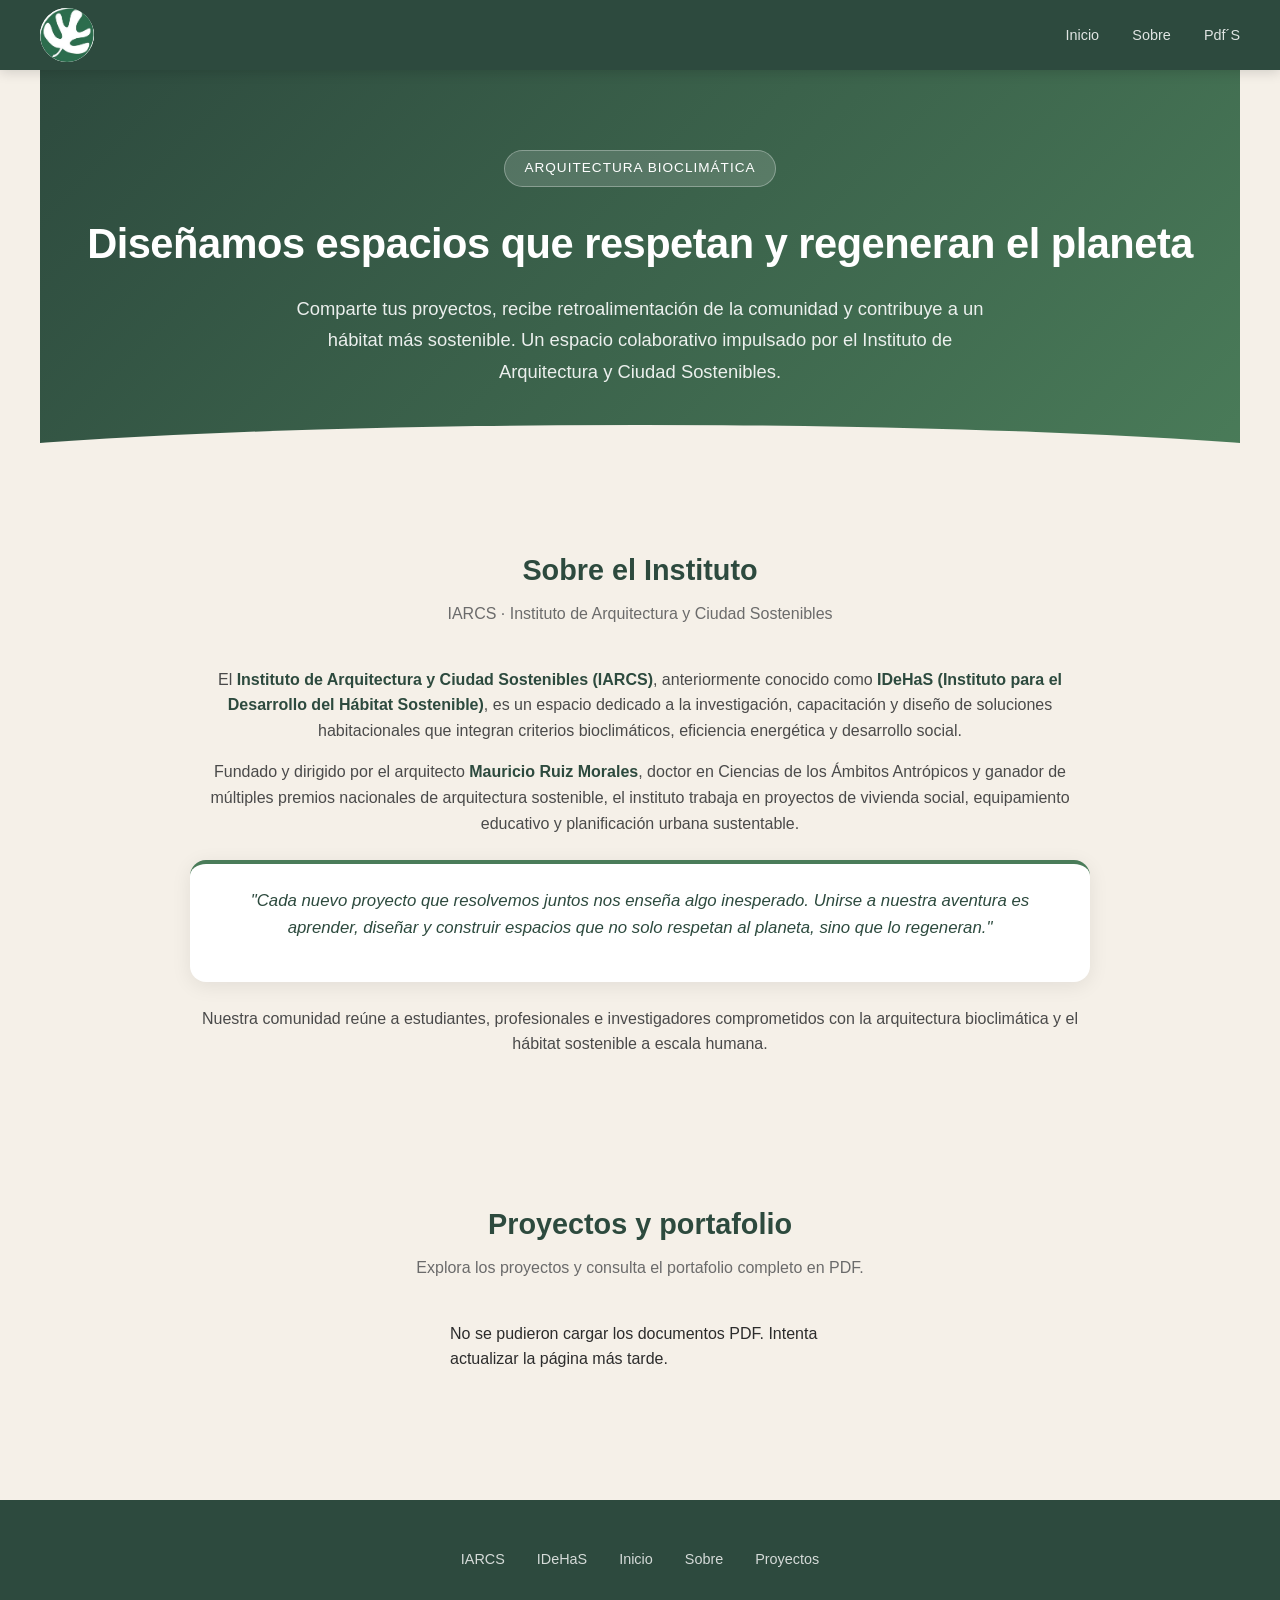
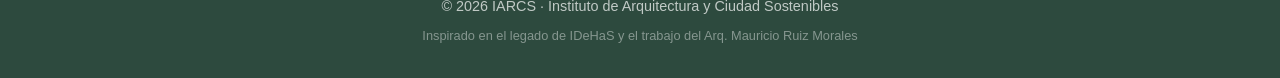
==== index.html @ a0e482b5 "integrasion de logo y pdfs nuevos" ====
<!DOCTYPE html>
<html lang="es">
<head>
     <meta charset="UTF-8">
    <meta name="viewport" content="width=device-width, initial-scale=1.0">
    <title>Arquitectura_Bioclimatica</title>
    <link rel="stylesheet" href="src/estilos.css">
</head> 
<body>

    <!-- ========== HEADER ========== -->
    <header>
        <div class="header-inner">
            <div class="logo">
                <span class="logo-image-crop">
                    <img class="logo-image" src="imgs/image.png" alt="IARCS · Instituto de Arquitectura y Ciudad Sostenibles">
                </span>
            </div>
            <button class="nav-toggle" onclick="document.querySelector('nav').classList.toggle('open')" aria-label="Menú">☰</button>
            <nav>
                <a href="#inicio">Inicio</a>
                <a href="#sobre">Sobre</a>
                <a href="#proyectos">Pdf´S</a>
            </nav>
        </div>
    </header>

    <!-- ========== HERO ========== -->
    <section class="hero" id="inicio">
        <div class="hero-badge">Arquitectura Bioclimática</div>
        <h1>Diseñamos espacios que respetan y regeneran el planeta</h1>
        <p>Comparte tus proyectos, recibe retroalimentación de la comunidad y contribuye a un hábitat más sostenible. Un espacio colaborativo impulsado por el Instituto de Arquitectura y Ciudad Sostenibles.</p>
        <div class="hero-buttons">
        </div>
    </section>

    <!-- ========== SOBRE NOSOTROS ========== -->
    <section id="sobre" class="fade-in">
        <h2 class="section-title">Sobre el Instituto</h2>
        <p class="section-subtitle">IARCS · Instituto de Arquitectura y Ciudad Sostenibles</p>
        <div class="about-grid">
            <div class="about-text">
                <p>
                    El <strong>Instituto de Arquitectura y Ciudad Sostenibles (IARCS)</strong>, anteriormente conocido como <strong>IDeHaS (Instituto para el Desarrollo del Hábitat Sostenible)</strong>, es un espacio dedicado a la investigación, capacitación y diseño de soluciones habitacionales que integran criterios bioclimáticos, eficiencia energética y desarrollo social.
                </p>
                <p>
                    Fundado y dirigido por el arquitecto <strong>Mauricio Ruiz Morales</strong>, doctor en Ciencias de los Ámbitos Antrópicos y ganador de múltiples premios nacionales de arquitectura sostenible, el instituto trabaja en proyectos de vivienda social, equipamiento educativo y planificación urbana sustentable.
                </p>
                <div class="about-highlight">
                    <p>"Cada nuevo proyecto que resolvemos juntos nos enseña algo inesperado. Unirse a nuestra aventura es aprender, diseñar y construir espacios que no solo respetan al planeta, sino que lo regeneran."</p>
                </div>
                <p>
                    Nuestra comunidad reúne a estudiantes, profesionales e investigadores comprometidos con la arquitectura bioclimática y el hábitat sostenible a escala humana.
                </p>
            </div>
        </div>
    </section>

    <!-- ========== PROYECTOS ========== -->
    <section id="proyectos" class="fade-in">
        <h2 class="section-title">Proyectos y portafolio</h2>
        <p class="section-subtitle">Explora los proyectos y consulta el portafolio completo en PDF.</p>
        <div class="projects-grid" id="projectsGrid"></div>
    </section>

    

    <!-- ========== FOOTER ========== -->
    <footer>
        <div class="footer-links">
            <a href="https://sites.google.com/view/institutoiarcs/home" target="_blank" rel="noopener">IARCS</a>
            <a href="https://arqmauricioruiz.wixsite.com/idehas/copia-de-home" target="_blank" rel="noopener">IDeHaS</a>
            <a href="#inicio">Inicio</a>
            <a href="#sobre">Sobre</a>
            <a href="#proyectos">Proyectos</a>
        </div>
        <p>© 2026 IARCS · Instituto de Arquitectura y Ciudad Sostenibles</p>
        <p style="font-size: 0.8rem; margin-top: 0.5rem; opacity: 0.6;">Inspirado en el legado de IDeHaS y el trabajo del Arq. Mauricio Ruiz Morales</p>
    </footer>

    <!-- ========== JAVASCRIPT ========== -->
    <script src="src/JABA.js"> </script>
</body>
</html>
---- src/estilos.css ----
/* === RESET & VARIABLES === */
        * {
            margin: 0;
            padding: 0;
            box-sizing: border-box;
        }

        :root {
            --verde-oscuro: #2d4a3e;
            --verde-medio: #4a7c59;
            --verde-claro: #a8d5ba;
            --tierra: #c4a77d;
            --crema: #f5f0e8;
            --blanco: #ffffff;
            --gris: #f0f0f0;
            --texto: #2c2c2c;
            --sombra: 0 4px 20px rgba(0, 0, 0, 0.08);
            --radio: 16px;
        }

        body {
            font-family: 'Segoe UI', 'Helvetica Neue', Arial, sans-serif;
            background-color: var(--crema);
            color: var(--texto);
            line-height: 1.6;
        }

        /* === HEADER === */
        header {
            background: var(--verde-oscuro);
            color: var(--blanco);
            padding: 0 2rem;
            position: sticky;
            top: 0;
            z-index: 100;
            box-shadow: 0 2px 12px rgba(0, 0, 0, 0.15);
        }

        .header-inner {
            max-width: 1200px;
            margin: 0 auto;
            display: flex;
            align-items: center;
            justify-content: space-between;
            height: 70px;
        }

        .logo {
            display: flex;
            align-items: center;
        }

        .logo-image-crop {
            position: relative;
            display: block;
            flex: 0 0 54px;
            width: 54px;
            height: 54px;
            overflow: hidden;
            border-radius: 50%;
            background: var(--blanco);
        }

        .logo-image {
            position: absolute;
            top: 0;
            left: 50%;
            width: 120px;
            max-width: none;
            height: auto;
            transform: translateX(-50%);
        }

        nav a {
            color: var(--blanco);
            text-decoration: none;
            margin-left: 1.8rem;
            font-size: 0.9rem;
            font-weight: 500;
            opacity: 0.85;
            transition: opacity 0.3s;
        }

        nav a:hover {
            opacity: 1;
        }

        .nav-toggle {
            display: none;
            background: none;
            border: none;
            color: white;
            font-size: 1.5rem;
            cursor: pointer;
        }

        /* === HERO === */
        .hero {
            background: linear-gradient(135deg, var(--verde-oscuro) 0%, var(--verde-medio) 100%);
            color: var(--blanco);
            padding: 5rem 2rem 4rem;
            text-align: center;
            position: relative;
            overflow: hidden;
        }

        .hero::after {
            content: '';
            position: absolute;
            bottom: -2px;
            left: 0;
            right: 0;
            height: 60px;
            background: var(--crema);
            clip-path: ellipse(70% 100% at 50% 100%);
        }

        .hero h1 {
            font-size: 2.6rem;
            font-weight: 700;
            margin-bottom: 1rem;
            letter-spacing: -0.5px;
        }

        .hero p {
            font-size: 1.15rem;
            max-width: 700px;
            margin: 0 auto 2rem;
            opacity: 0.9;
            line-height: 1.7;
        }

        .hero-badge {
            display: inline-block;
            background: rgba(255, 255, 255, 0.15);
            border: 1px solid rgba(255, 255, 255, 0.3);
            padding: 0.4rem 1.2rem;
            border-radius: 50px;
            font-size: 0.85rem;
            margin-bottom: 1.5rem;
            letter-spacing: 1px;
            text-transform: uppercase;
        }

        .hero-buttons {
            display: flex;
            gap: 1rem;
            justify-content: center;
            flex-wrap: wrap;
            position: relative;
            z-index: 1;
        }

        .btn {
            display: inline-block;
            padding: 0.8rem 2rem;
            border-radius: 50px;
            font-weight: 600;
            text-decoration: none;
            transition: all 0.3s;
            cursor: pointer;
            border: none;
            font-size: 0.95rem;
        }

        .btn-primary {
            background: var(--verde-claro);
            color: var(--verde-oscuro);
        }

        .btn-primary:hover {
            background: var(--blanco);
            transform: translateY(-2px);
        }

        .btn-outline {
            background: transparent;
            color: var(--blanco);
            border: 2px solid rgba(255, 255, 255, 0.6);
        }

        .btn-outline:hover {
            border-color: var(--blanco);
            background: rgba(255, 255, 255, 0.1);
        }

        /* === SECCIONES === */
        section {
            padding: 4rem 2rem;
            max-width: 1200px;
            margin: 0 auto;
        }

        .section-title {
            font-size: 1.8rem;
            font-weight: 700;
            color: var(--verde-oscuro);
            margin-bottom: 0.5rem;
        }

        .section-subtitle {
            color: #6b6b6b;
            margin-bottom: 2.5rem;
            max-width: 600px;
        }

        /* === SOBRE NOSOTROS === */
        #sobre .section-title,
        #sobre .section-subtitle {
            margin-left: auto;
            margin-right: auto;
            text-align: center;
        }

        .about-grid {
            display: grid;
            grid-template-columns: 1fr;
            max-width: 900px;
            margin: 0 auto;
        }

        .about-text {
            text-align: center;
        }

        .about-text p {
            margin-bottom: 1rem;
            color: #4a4a4a;
        }

        .about-text strong {
            color: var(--verde-oscuro);
        }

        .about-highlight {
            background: var(--blanco);
            border-top: 4px solid var(--verde-medio);
            padding: 1.5rem;
            border-radius: var(--radio);
            margin: 1.5rem 0;
            box-shadow: var(--sombra);
        }

        .about-highlight p {
            font-style: italic;
            color: var(--verde-oscuro);
            font-size: 1.05rem;
        }

        .about-stats {
            display: grid;
            grid-template-columns: 1fr 1fr;
            gap: 1rem;
        }

        .stat-card {
            background: var(--blanco);
            padding: 1.5rem;
            border-radius: var(--radio);
            text-align: center;
            box-shadow: var(--sombra);
            transition: transform 0.3s;
        }

        .stat-card:hover {
            transform: translateY(-4px);
        }

        .stat-number {
            font-size: 2rem;
            font-weight: 700;
            color: var(--verde-medio);
        }

        .stat-label {
            font-size: 0.85rem;
            color: #7a7a7a;
            margin-top: 0.3rem;
        }

        /* === PROYECTOS === */
        .projects-grid {
            display: grid;
            grid-template-columns: repeat(auto-fit, minmax(min(100%, 320px), 380px));
            gap: 1.5rem;
            justify-content: center;
        }

        #proyectos .section-title,
        #proyectos .section-subtitle {
            margin-left: auto;
            margin-right: auto;
            text-align: center;
        }

        .project-card {
            background: var(--blanco);
            border-radius: var(--radio);
            overflow: hidden;
            box-shadow: var(--sombra);
            transition: transform 0.3s, box-shadow 0.3s;
            position: relative;
        }

        .project-card:hover {
            transform: translateY(-6px);
            box-shadow: 0 12px 32px rgba(0, 0, 0, 0.12);
        }

        .project-pdf-preview {
            display: block;
            width: 100%;
            height: 200px;
            border: 0;
            background: var(--gris);
            pointer-events: none;
        }

        .project-pdf-link {
            display: inline-block;
            color: var(--verde-oscuro);
            font-weight: 600;
        }

        .project-image {
            height: 200px;
            background: var(--verde-claro);
            display: flex;
            align-items: center;
            justify-content: center;
            font-size: 3rem;
            color: var(--verde-oscuro);
            opacity: 0.7;
        }

        .project-body {
            padding: 1.5rem;
            text-align: center;
        }

        .project-category {
            display: inline-block;
            background: var(--verde-claro);
            color: var(--verde-oscuro);
            font-size: 0.75rem;
            font-weight: 600;
            padding: 0.2rem 0.8rem;
            border-radius: 50px;
            text-transform: uppercase;
            letter-spacing: 0.5px;
            margin-bottom: 0.8rem;
        }

        .project-body h3 {
            font-size: 1.15rem;
            color: var(--verde-oscuro);
            margin-bottom: 0.5rem;
        }

        .project-body p {
            font-size: 0.9rem;
            color: #6b6b6b;
            margin-bottom: 1rem;
        }

        .project-meta {
            display: flex;
            justify-content: space-between;
            align-items: center;
            font-size: 0.85rem;
            color: #8a8a8a;
            border-top: 1px solid var(--gris);
            padding-top: 0.8rem;
        }

        .stars {
            color: #f0b429;
            letter-spacing: 1px;
        }

        /* === FORMULARIO SUBIR === */
        .upload-section {
            background: var(--blanco);
            border-radius: var(--radio);
            box-shadow: var(--sombra);
            padding: 2.5rem;
            max-width: 700px;
            margin: 0 auto;
        }

        .upload-section h2 {
            color: var(--verde-oscuro);
            margin-bottom: 0.3rem;
        }

        .upload-section > p {
            color: #6b6b6b;
            margin-bottom: 2rem;
            font-size: 0.95rem;
        }

        .form-group {
            margin-bottom: 1.5rem;
        }

        .form-group label {
            display: block;
            font-weight: 600;
            font-size: 0.9rem;
            color: var(--verde-oscuro);
            margin-bottom: 0.4rem;
        }

        .form-group input,
        .form-group textarea,
        .form-group select {
            width: 100%;
            padding: 0.8rem 1rem;
            border: 2px solid var(--gris);
            border-radius: 10px;
            font-family: inherit;
            font-size: 0.95rem;
            transition: border-color 0.3s;
            background: var(--crema);
        }

        .form-group input:focus,
        .form-group textarea:focus,
        .form-group select:focus {
            outline: none;
            border-color: var(--verde-medio);
        }

        .form-group textarea {
            resize: vertical;
            min-height: 100px;
        }

        .file-upload {
            border: 2px dashed var(--verde-claro);
            border-radius: 10px;
            padding: 2rem;
            text-align: center;
            cursor: pointer;
            transition: background 0.3s;
            background: var(--crema);
        }

        .file-upload:hover {
            background: #e8f5e9;
        }

        .file-upload-icon {
            font-size: 2rem;
            margin-bottom: 0.5rem;
        }

        .file-upload p {
            font-size: 0.9rem;
            color: #6b6b6b;
        }

        .file-upload input {
            display: none;
        }

        .btn-submit {
            background: var(--verde-oscuro);
            color: var(--blanco);
            width: 100%;
            padding: 1rem;
            font-size: 1rem;
            border-radius: 10px;
            font-weight: 600;
        }

        .btn-submit:hover {
            background: var(--verde-medio);
        }

        /* === COMENTARIOS Y PUNTUACIÓN === */
        .interaction-section {
            background: var(--blanco);
            border-radius: var(--radio);
            box-shadow: var(--sombra);
            padding: 2.5rem;
            max-width: 700px;
            margin: 2rem auto 0;
        }

        .interaction-section h2 {
            color: var(--verde-oscuro);
            margin-bottom: 0.3rem;
        }

        .interaction-section > p {
            color: #6b6b6b;
            margin-bottom: 2rem;
            font-size: 0.95rem;
        }

        .rating-display {
            display: flex;
            align-items: center;
            gap: 1rem;
            margin-bottom: 1.5rem;
            flex-wrap: wrap;
        }

        .rating-stars {
            display: flex;
            gap: 0.3rem;
            font-size: 2rem;
            cursor: pointer;
        }

        .rating-stars span {
            color: #ddd;
            transition: color 0.2s, transform 0.2s;
        }

        .rating-stars span.active,
        .rating-stars span:hover {
            color: #f0b429;
            transform: scale(1.1);
        }

        .rating-label {
            font-weight: 600;
            color: var(--verde-oscuro);
        }

        .rating-value {
            font-size: 1.2rem;
            font-weight: 700;
            color: var(--verde-medio);
        }

        .comment-list {
            margin-top: 2rem;
        }

        .comment-item {
            background: var(--crema);
            border-radius: 12px;
            padding: 1.2rem;
            margin-bottom: 1rem;
        }

        .comment-header {
            display: flex;
            justify-content: space-between;
            align-items: center;
            margin-bottom: 0.5rem;
        }

        .comment-author {
            font-weight: 600;
            color: var(--verde-oscuro);
            font-size: 0.95rem;
        }

        .comment-date {
            font-size: 0.8rem;
            color: #9a9a9a;
        }

        .comment-text {
            font-size: 0.9rem;
            color: #4a4a4a;
        }

        .comment-form {
            display: flex;
            gap: 0.8rem;
            margin-top: 1.5rem;
            flex-wrap: wrap;
        }

        .comment-form input {
            flex: 1;
            padding: 0.8rem 1rem;
            border: 2px solid var(--gris);
            border-radius: 10px;
            font-family: inherit;
            font-size: 0.9rem;
            background: var(--crema);
            min-width: 200px;
        }

        .comment-form input:focus {
            outline: none;
            border-color: var(--verde-medio);
        }

        .comment-form button {
            background: var(--verde-medio);
            color: white;
            border: none;
            padding: 0.8rem 1.5rem;
            border-radius: 10px;
            font-weight: 600;
            cursor: pointer;
            transition: background 0.3s;
            font-size: 0.9rem;
        }

        .comment-form button:hover {
            background: var(--verde-oscuro);
        }

        /* === FOOTER === */
        footer {
            background: var(--verde-oscuro);
            color: rgba(255, 255, 255, 0.7);
            text-align: center;
            padding: 3rem 2rem 2rem;
            margin-top: 4rem;
            font-size: 0.9rem;
        }

        footer .footer-links {
            display: flex;
            justify-content: center;
            gap: 2rem;
            margin-bottom: 1.5rem;
            flex-wrap: wrap;
        }

        footer .footer-links a {
            color: rgba(255, 255, 255, 0.8);
            text-decoration: none;
            transition: color 0.3s;
        }

        footer .footer-links a:hover {
            color: var(--verde-claro);
        }

        /* === RESPONSIVE === */
        @media (max-width: 768px) {
            .header-inner {
                height: 60px;
            }

            .logo-image-crop {
                flex-basis: 48px;
                width: 48px;
                height: 48px;
            }

            .logo-image {
                width: 107px;
            }

            nav {
                display: none;
                position: absolute;
                top: 60px;
                left: 0;
                right: 0;
                background: var(--verde-oscuro);
                padding: 1rem 2rem;
                flex-direction: column;
                gap: 1rem;
            }

            nav.open {
                display: flex;
            }

            nav a {
                margin-left: 0;
            }

            .nav-toggle {
                display: block;
            }

            .hero h1 {
                font-size: 1.8rem;
            }

            .hero p {
                font-size: 1rem;
            }

            .about-grid {
                grid-template-columns: 1fr;
                gap: 2rem;
            }

            .about-stats {
                grid-template-columns: 1fr 1fr;
            }

            .projects-grid {
                grid-template-columns: repeat(auto-fit, minmax(min(100%, 320px), 380px));
                justify-content: center;
            }

            .upload-section,
            .interaction-section {
                padding: 1.5rem;
            }

            section {
                padding: 2.5rem 1rem;
            }
        }

        @media (max-width: 480px) {
            .about-stats {
                grid-template-columns: 1fr;
            }

            .hero-buttons {
                flex-direction: column;
                align-items: center;
            }

            .btn {
                width: 100%;
                text-align: center;
            }
        }

        /* === ANIMACIONES === */
        .fade-in {
            opacity: 0;
            transform: translateY(20px);
            transition: opacity 0.6s ease, transform 0.6s ease;
        }

        .fade-in.visible {
            opacity: 1;
            transform: translateY(0);
        }
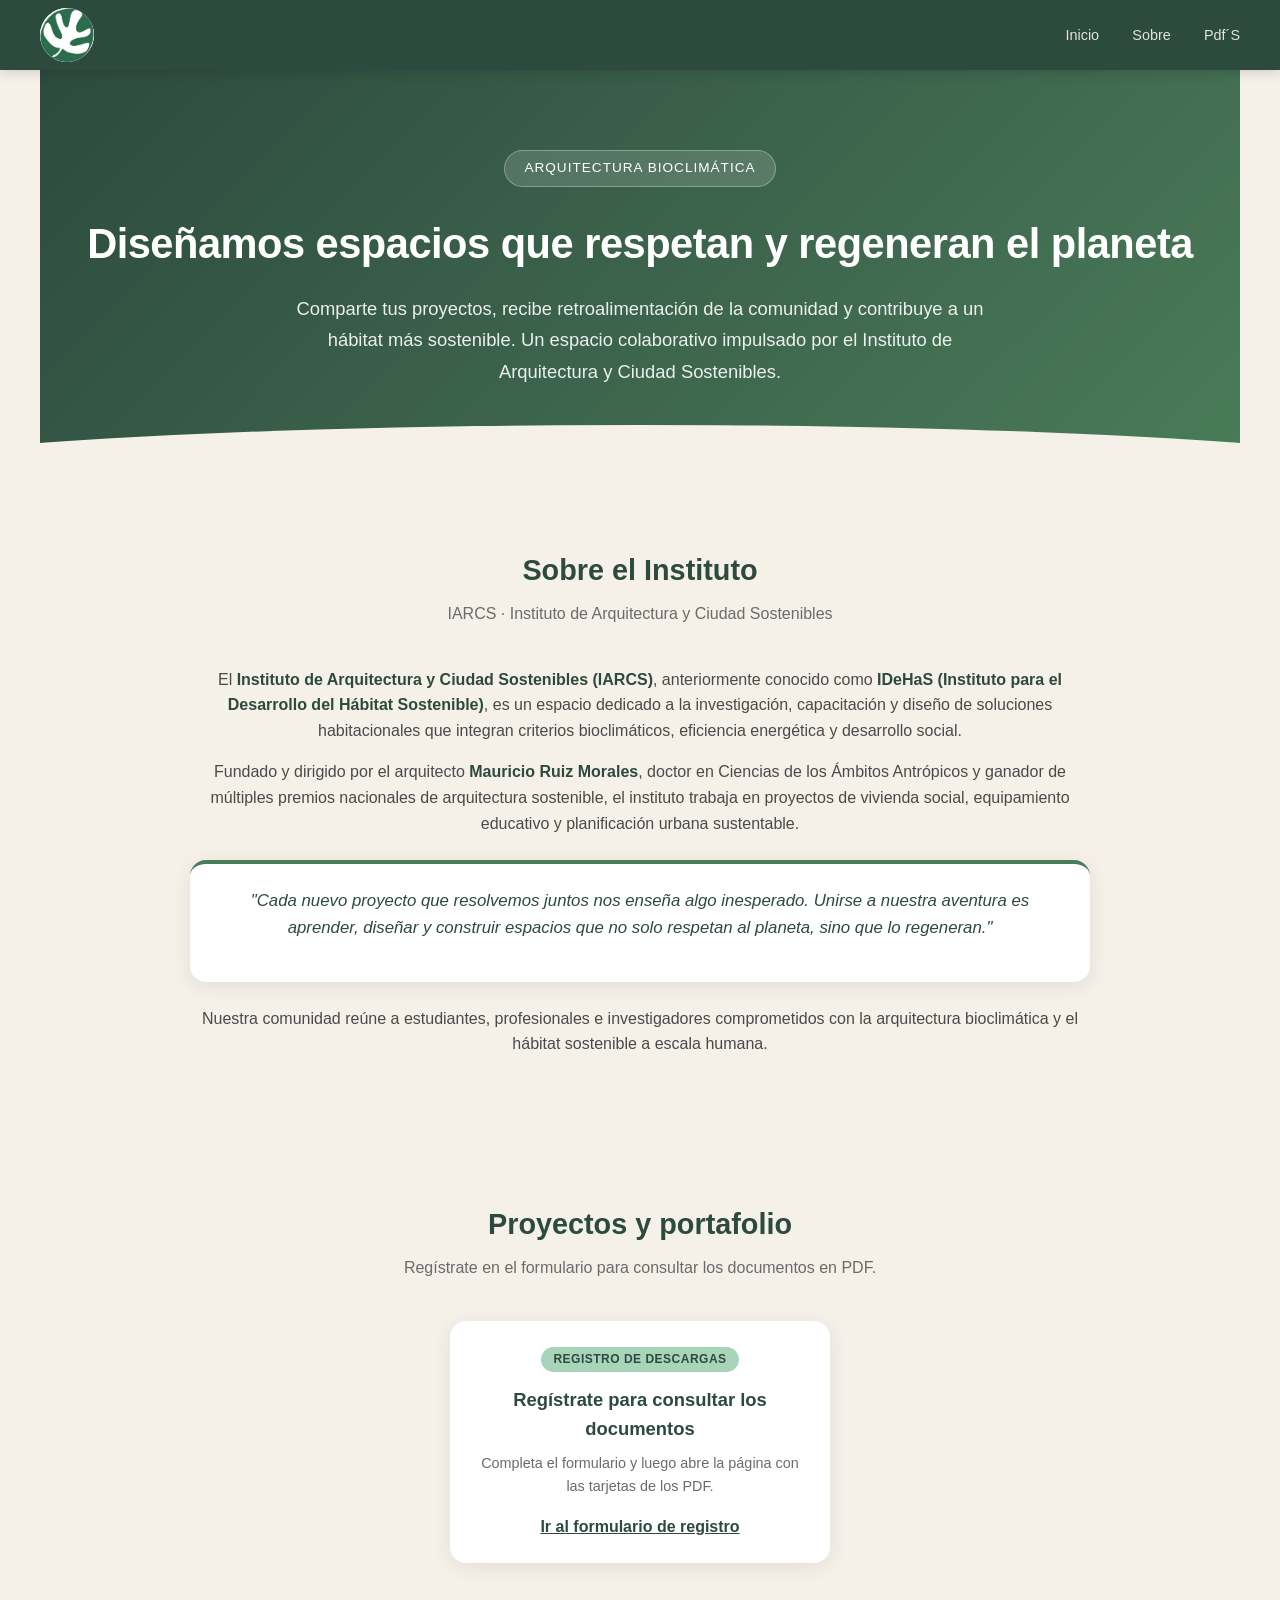
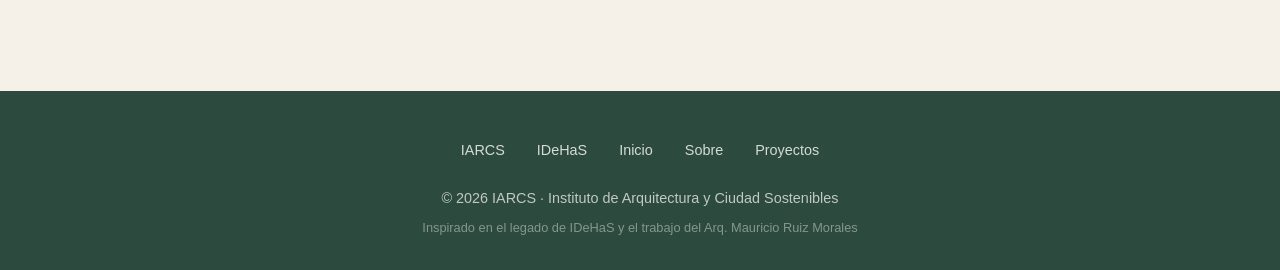
==== commit c8de7428: "integrasion forms" ====
--- a/index.html
+++ b/index.html
@@ -59,7 +59,7 @@
     <!-- ========== PROYECTOS ========== -->
     <section id="proyectos" class="fade-in">
         <h2 class="section-title">Proyectos y portafolio</h2>
-        <p class="section-subtitle">Explora los proyectos y consulta el portafolio completo en PDF.</p>
+        <p class="section-subtitle">Regístrate en el formulario para consultar los documentos en PDF.</p>
         <div class="projects-grid" id="projectsGrid"></div>
     </section>
 
--- a/src/estilos.css
+++ b/src/estilos.css
@@ -307,15 +307,6 @@
             box-shadow: 0 12px 32px rgba(0, 0, 0, 0.12);
         }
 
-        .project-pdf-preview {
-            display: block;
-            width: 100%;
-            height: 200px;
-            border: 0;
-            background: var(--gris);
-            pointer-events: none;
-        }
-
         .project-pdf-link {
             display: inline-block;
             color: var(--verde-oscuro);
